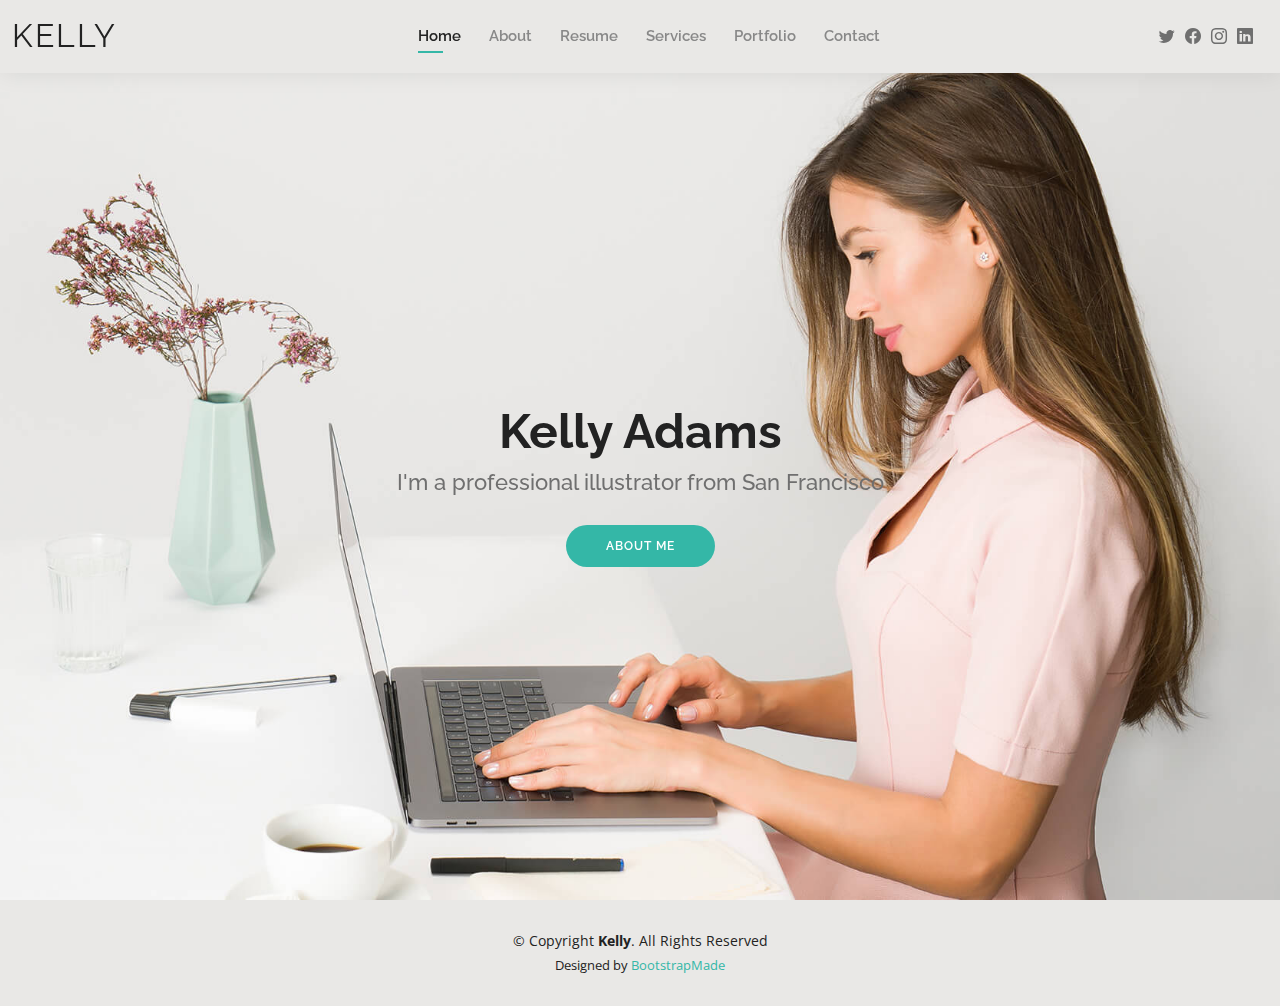
==== index.html @ 8891b624 "hi" ====
<!DOCTYPE html>
<html lang="en">

<head>
  <meta charset="utf-8">
  <meta content="width=device-width, initial-scale=1.0" name="viewport">

  <title>Kelly Bootstrap Template - Index</title>
  <meta content="" name="description">
  <meta content="" name="keywords">

  <!-- Favicons -->
  <link href="assets/img/favicon.png" rel="icon">
  <link href="assets/img/apple-touch-icon.png" rel="apple-touch-icon">

  <!-- Google Fonts -->
  <link href="https://fonts.googleapis.com/css?family=Open+Sans:300,300i,400,400i,600,600i,700,700i|Raleway:300,300i,400,400i,500,500i,600,600i,700,700i|Poppins:300,300i,400,400i,500,500i,600,600i,700,700i" rel="stylesheet">

  <!-- Vendor CSS Files -->
  <link href="assets/vendor/aos/aos.css" rel="stylesheet">
  <link href="assets/vendor/bootstrap/css/bootstrap.min.css" rel="stylesheet">
  <link href="assets/vendor/bootstrap-icons/bootstrap-icons.css" rel="stylesheet">
  <link href="assets/vendor/boxicons/css/boxicons.min.css" rel="stylesheet">
  <link href="assets/vendor/glightbox/css/glightbox.min.css" rel="stylesheet">
  <link href="assets/vendor/swiper/swiper-bundle.min.css" rel="stylesheet">

  <!-- Template Main CSS File -->
  <link href="assets/css/style.css" rel="stylesheet">

  <!-- =======================================================
  * Template Name: Kelly - v4.10.0
  * Template URL: https://bootstrapmade.com/kelly-free-bootstrap-cv-resume-html-template/
  * Author: BootstrapMade.com
  * License: https://bootstrapmade.com/license/
  ======================================================== -->
</head>

<body>

  <!-- ======= Header ======= -->
  <header id="header" class="fixed-top">
    <div class="container-fluid d-flex justify-content-between align-items-center">

      <h1 class="logo me-auto me-lg-0"><a href="index.html">Kelly</a></h1>
      <!-- Uncomment below if you prefer to use an image logo -->
      <!-- <a href="index.html" class="logo"><img src="assets/img/logo.png" alt="" class="img-fluid"></a>-->

      <nav id="navbar" class="navbar order-last order-lg-0">
        <ul>
          <li><a class="active" href="index.html">Home</a></li>
          <li><a href="about.html">About</a></li>
          <li><a href="resume.html">Resume</a></li>
          <li><a href="services.html">Services</a></li>
          <li><a href="portfolio.html">Portfolio</a></li>
          <li><a href="contact.html">Contact</a></li>
        </ul>
        <i class="bi bi-list mobile-nav-toggle"></i>
      </nav><!-- .navbar -->

      <div class="header-social-links">
        <a href="#" class="twitter"><i class="bi bi-twitter"></i></a>
        <a href="#" class="facebook"><i class="bi bi-facebook"></i></a>
        <a href="#" class="instagram"><i class="bi bi-instagram"></i></a>
        <a href="#" class="linkedin"><i class="bi bi-linkedin"></i></i></a>
      </div>

    </div>

  </header><!-- End Header -->

  <!-- ======= Hero Section ======= -->
  <section id="hero" class="d-flex align-items-center">
    <div class="container d-flex flex-column align-items-center" data-aos="zoom-in" data-aos-delay="100">
      <h1>Kelly Adams</h1>
      <h2>I'm a professional illustrator from San Francisco</h2>
      <a href="about.html" class="btn-about">About Me</a>
    </div>
  </section><!-- End Hero -->

  <!-- ======= Footer ======= -->
  <footer id="footer">
    <div class="container">
      <div class="copyright">
        &copy; Copyright <strong><span>Kelly</span></strong>. All Rights Reserved
      </div>
      <div class="credits">
        <!-- All the links in the footer should remain intact. -->
        <!-- You can delete the links only if you purchased the pro version. -->
        <!-- Licensing information: https://bootstrapmade.com/license/ -->
        <!-- Purchase the pro version with working PHP/AJAX contact form: https://bootstrapmade.com/kelly-free-bootstrap-cv-resume-html-template/ -->
        Designed by <a href="https://bootstrapmade.com/">BootstrapMade</a>
      </div>
    </div>
  </footer><!-- End  Footer -->

  <div id="preloader"></div>
  <a href="#" class="back-to-top d-flex align-items-center justify-content-center"><i class="bi bi-arrow-up-short"></i></a>

  <!-- Vendor JS Files -->
  <script src="assets/vendor/purecounter/purecounter_vanilla.js"></script>
  <script src="assets/vendor/aos/aos.js"></script>
  <script src="assets/vendor/bootstrap/js/bootstrap.bundle.min.js"></script>
  <script src="assets/vendor/glightbox/js/glightbox.min.js"></script>
  <script src="assets/vendor/isotope-layout/isotope.pkgd.min.js"></script>
  <script src="assets/vendor/swiper/swiper-bundle.min.js"></script>
  <script src="assets/vendor/waypoints/noframework.waypoints.js"></script>
  <script src="assets/vendor/php-email-form/validate.js"></script>

  <!-- Template Main JS File -->
  <script src="assets/js/main.js"></script>

</body>

</html>
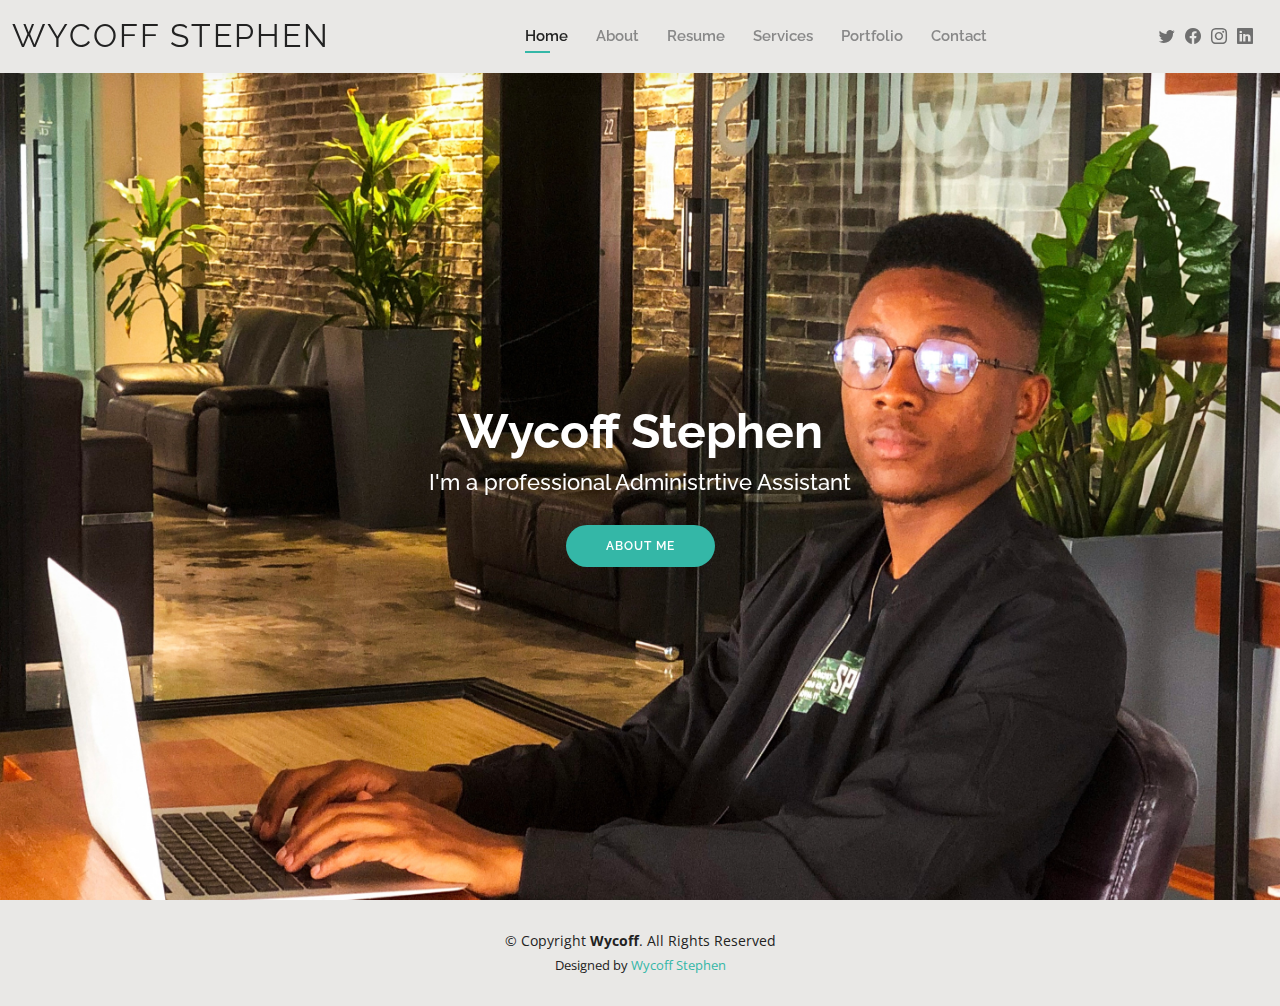
==== commit 0461a8d9: "small" ====
--- a/index.html
+++ b/index.html
@@ -5,12 +5,12 @@
   <meta charset="utf-8">
   <meta content="width=device-width, initial-scale=1.0" name="viewport">
 
-  <title>Kelly Bootstrap Template - Index</title>
+  <title>Wycoff Stephen</title>
   <meta content="" name="description">
   <meta content="" name="keywords">
 
   <!-- Favicons -->
-  <link href="assets/img/favicon.png" rel="icon">
+  <link href="assets/img/Picture1.png" rel="icon">
   <link href="assets/img/apple-touch-icon.png" rel="apple-touch-icon">
 
   <!-- Google Fonts -->
@@ -41,7 +41,7 @@
   <header id="header" class="fixed-top">
     <div class="container-fluid d-flex justify-content-between align-items-center">
 
-      <h1 class="logo me-auto me-lg-0"><a href="index.html">Kelly</a></h1>
+      <h1 class="logo me-auto me-lg-0"><a href="index.html">Wycoff Stephen</a></h1>
       <!-- Uncomment below if you prefer to use an image logo -->
       <!-- <a href="index.html" class="logo"><img src="assets/img/logo.png" alt="" class="img-fluid"></a>-->
 
@@ -61,7 +61,7 @@
         <a href="#" class="twitter"><i class="bi bi-twitter"></i></a>
         <a href="#" class="facebook"><i class="bi bi-facebook"></i></a>
         <a href="#" class="instagram"><i class="bi bi-instagram"></i></a>
-        <a href="#" class="linkedin"><i class="bi bi-linkedin"></i></i></a>
+        <a href="https://www.linkedin.com/in/stephen-wycoff/" class="linkedin"><i class="bi bi-linkedin"></i></i></a>
       </div>
 
     </div>
@@ -71,8 +71,8 @@
   <!-- ======= Hero Section ======= -->
   <section id="hero" class="d-flex align-items-center">
     <div class="container d-flex flex-column align-items-center" data-aos="zoom-in" data-aos-delay="100">
-      <h1>Kelly Adams</h1>
-      <h2>I'm a professional illustrator from San Francisco</h2>
+      <h1>Wycoff Stephen</h1>
+      <h2>I'm a professional Administrtive Assistant </h2>
       <a href="about.html" class="btn-about">About Me</a>
     </div>
   </section><!-- End Hero -->
@@ -81,14 +81,14 @@
   <footer id="footer">
     <div class="container">
       <div class="copyright">
-        &copy; Copyright <strong><span>Kelly</span></strong>. All Rights Reserved
+        &copy; Copyright <strong><span>Wycoff</span></strong>. All Rights Reserved
       </div>
       <div class="credits">
         <!-- All the links in the footer should remain intact. -->
         <!-- You can delete the links only if you purchased the pro version. -->
         <!-- Licensing information: https://bootstrapmade.com/license/ -->
         <!-- Purchase the pro version with working PHP/AJAX contact form: https://bootstrapmade.com/kelly-free-bootstrap-cv-resume-html-template/ -->
-        Designed by <a href="https://bootstrapmade.com/">BootstrapMade</a>
+        Designed by <a href="#">Wycoff Stephen</a>
       </div>
     </div>
   </footer><!-- End  Footer -->
--- a/assets/css/style.css
+++ b/assets/css/style.css
@@ -1,9 +1,4 @@
-/**
-* Template Name: Kelly - v4.10.0
-* Template URL: https://bootstrapmade.com/kelly-free-bootstrap-cv-resume-html-template/
-* Author: BootstrapMade.com
-* License: https://bootstrapmade.com/license/
-*/
+
 
 /*--------------------------------------------------------------
 # General
@@ -431,8 +426,8 @@
 #hero {
   width: 100%;
   height: 100vh;
-  background: url("../img/hero-bg.jpg") top right;
-  background-size: cover;
+  background: url("../img/Website\ 3.jpg") top right;
+  background-size: cover ;
 }
 
 #hero .container {
@@ -451,11 +446,11 @@
   font-size: 48px;
   font-weight: 700;
   line-height: 56px;
-  color: #222222;
+  color: #ffff;
 }
 
 #hero h2 {
-  color: #6f6f6f;
+  color: #ffff;
   margin: 10px 0 0 0;
   font-size: 22px;
 }
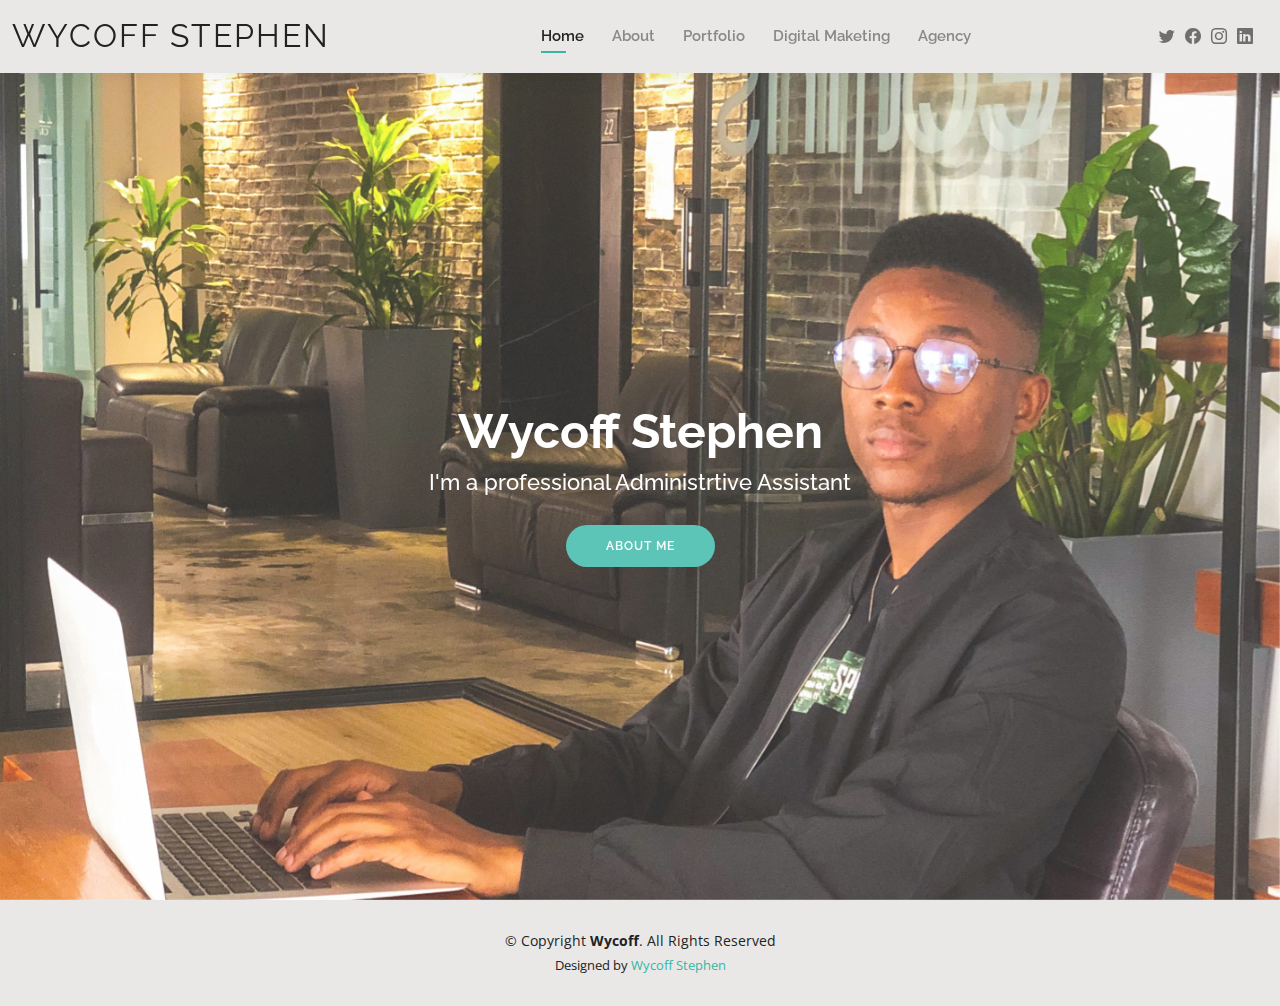
==== commit e5b49d56: "new-1" ====
--- a/index.html
+++ b/index.html
@@ -27,12 +27,7 @@
   <!-- Template Main CSS File -->
   <link href="assets/css/style.css" rel="stylesheet">
 
-  <!-- =======================================================
-  * Template Name: Kelly - v4.10.0
-  * Template URL: https://bootstrapmade.com/kelly-free-bootstrap-cv-resume-html-template/
-  * Author: BootstrapMade.com
-  * License: https://bootstrapmade.com/license/
-  ======================================================== -->
+
 </head>
 
 <body>
@@ -49,10 +44,10 @@
         <ul>
           <li><a class="active" href="index.html">Home</a></li>
           <li><a href="about.html">About</a></li>
-          <li><a href="resume.html">Resume</a></li>
-          <li><a href="services.html">Services</a></li>
-          <li><a href="portfolio.html">Portfolio</a></li>
-          <li><a href="contact.html">Contact</a></li>
+          <li><a href="resume.html">Portfolio</a></li>
+          <li><a href="services.html">Digital Maketing</a></li>
+          <!--<li><a href="portfolio.html">Portfolio</a></li>-->
+          <li><a href="contact.html">Agency</a></li>
         </ul>
         <i class="bi bi-list mobile-nav-toggle"></i>
       </nav><!-- .navbar -->
@@ -75,6 +70,9 @@
       <h2>I'm a professional Administrtive Assistant </h2>
       <a href="about.html" class="btn-about">About Me</a>
     </div>
+
+
+    
   </section><!-- End Hero -->
 
   <!-- ======= Footer ======= -->
--- a/assets/css/style.css
+++ b/assets/css/style.css
@@ -5,7 +5,7 @@
 --------------------------------------------------------------*/
 body {
   font-family: "Open Sans", sans-serif;
-  color: #444444;
+  color: #000000;
 }
 
 a {
@@ -426,6 +426,7 @@
 #hero {
   width: 100%;
   height: 100vh;
+  opacity: 0.8;
   background: url("../img/Website\ 3.jpg") top right;
   background-size: cover ;
 }
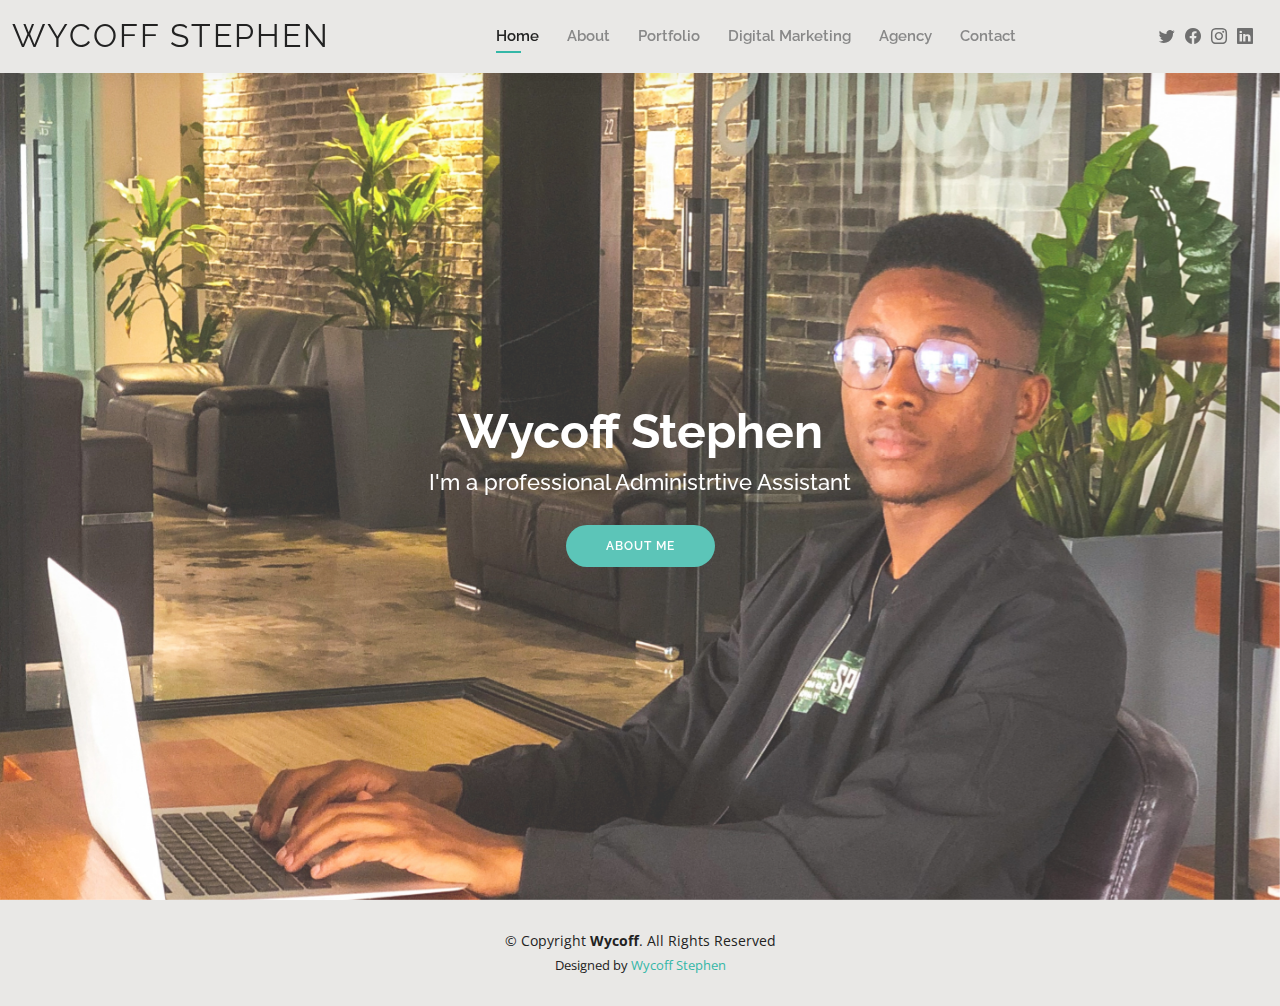
==== commit f6d4a013: "peace" ====
--- a/index.html
+++ b/index.html
@@ -45,9 +45,9 @@
           <li><a class="active" href="index.html">Home</a></li>
           <li><a href="about.html">About</a></li>
           <li><a href="resume.html">Portfolio</a></li>
-          <li><a href="services.html">Digital Maketing</a></li>
-          <!--<li><a href="portfolio.html">Portfolio</a></li>-->
-          <li><a href="contact.html">Agency</a></li>
+          <li><a href="digital-marketing.html">Digital Marketing</a></li>
+          <li><a href="Agency.html">Agency</a></li>
+          <li><a href="contact.html">Contact</a></li>
         </ul>
         <i class="bi bi-list mobile-nav-toggle"></i>
       </nav><!-- .navbar -->
@@ -72,6 +72,7 @@
     </div>
 
 
+  
     
   </section><!-- End Hero -->
 
